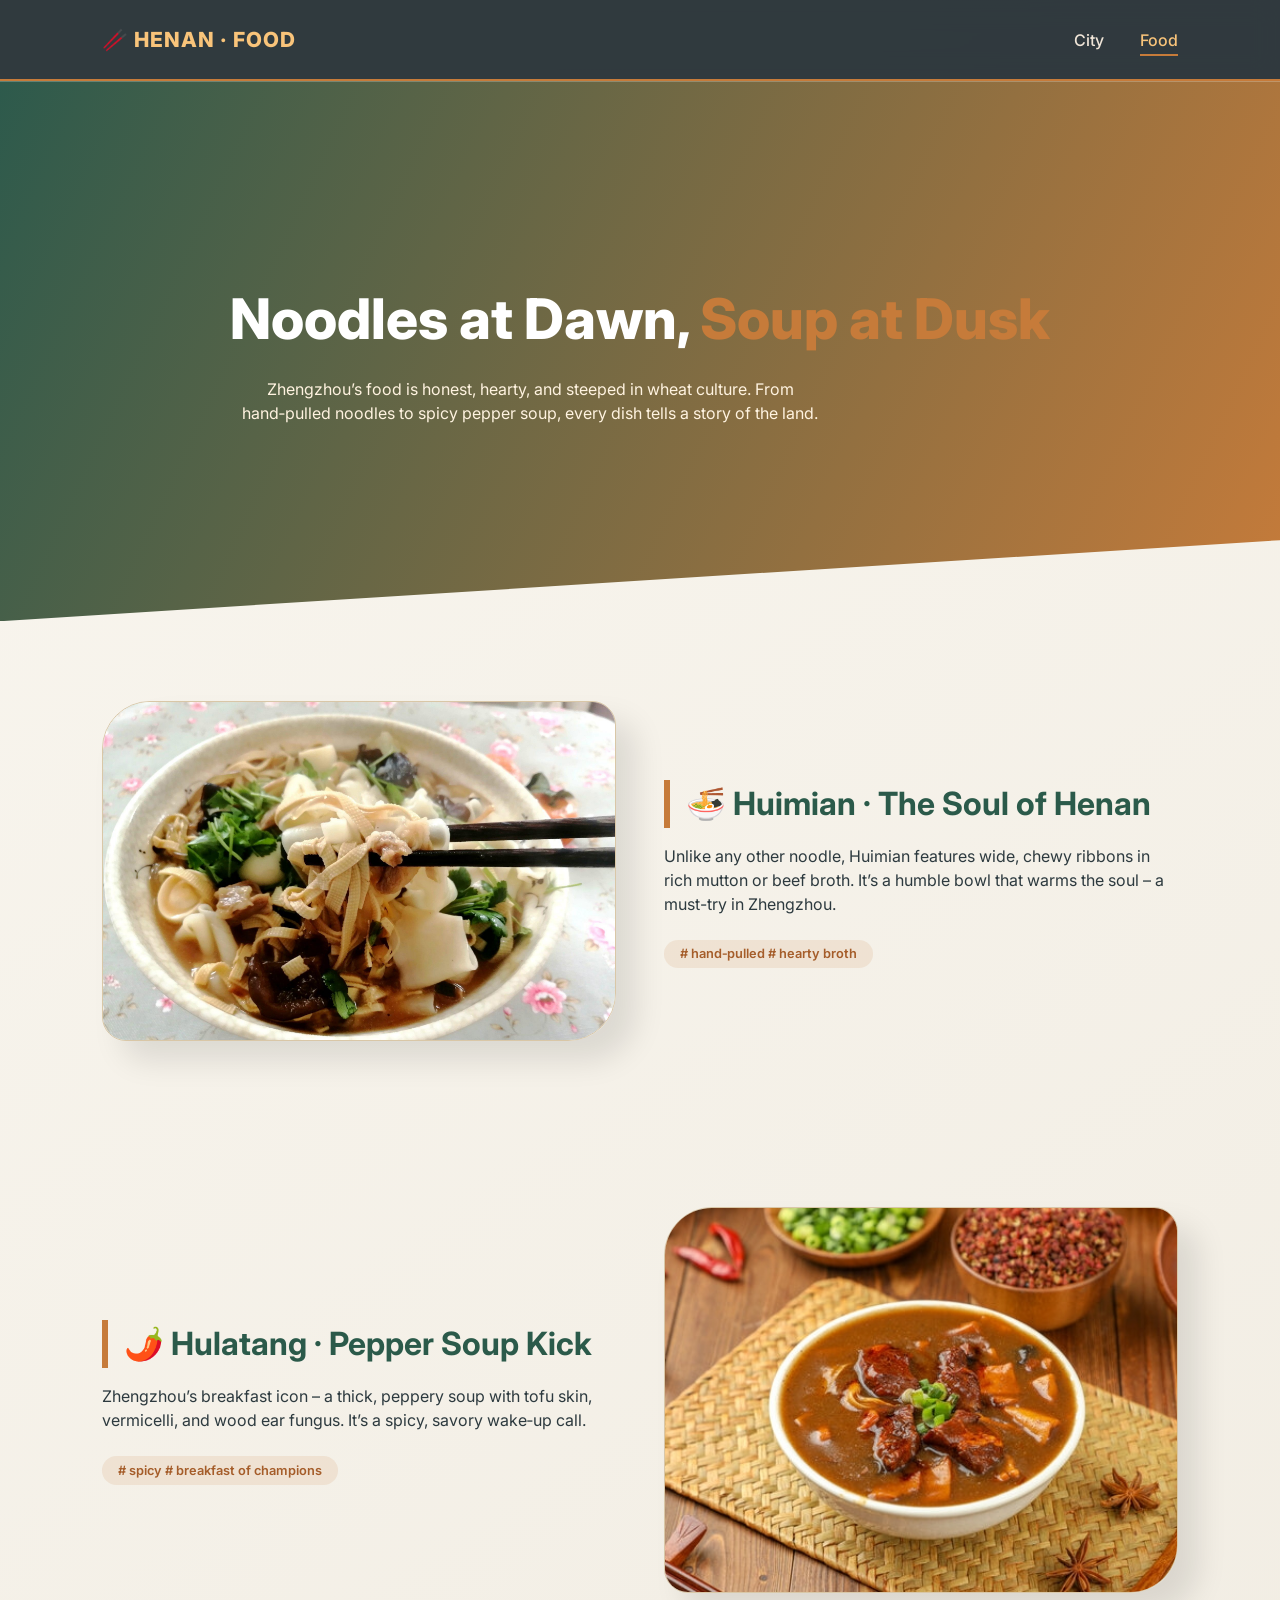
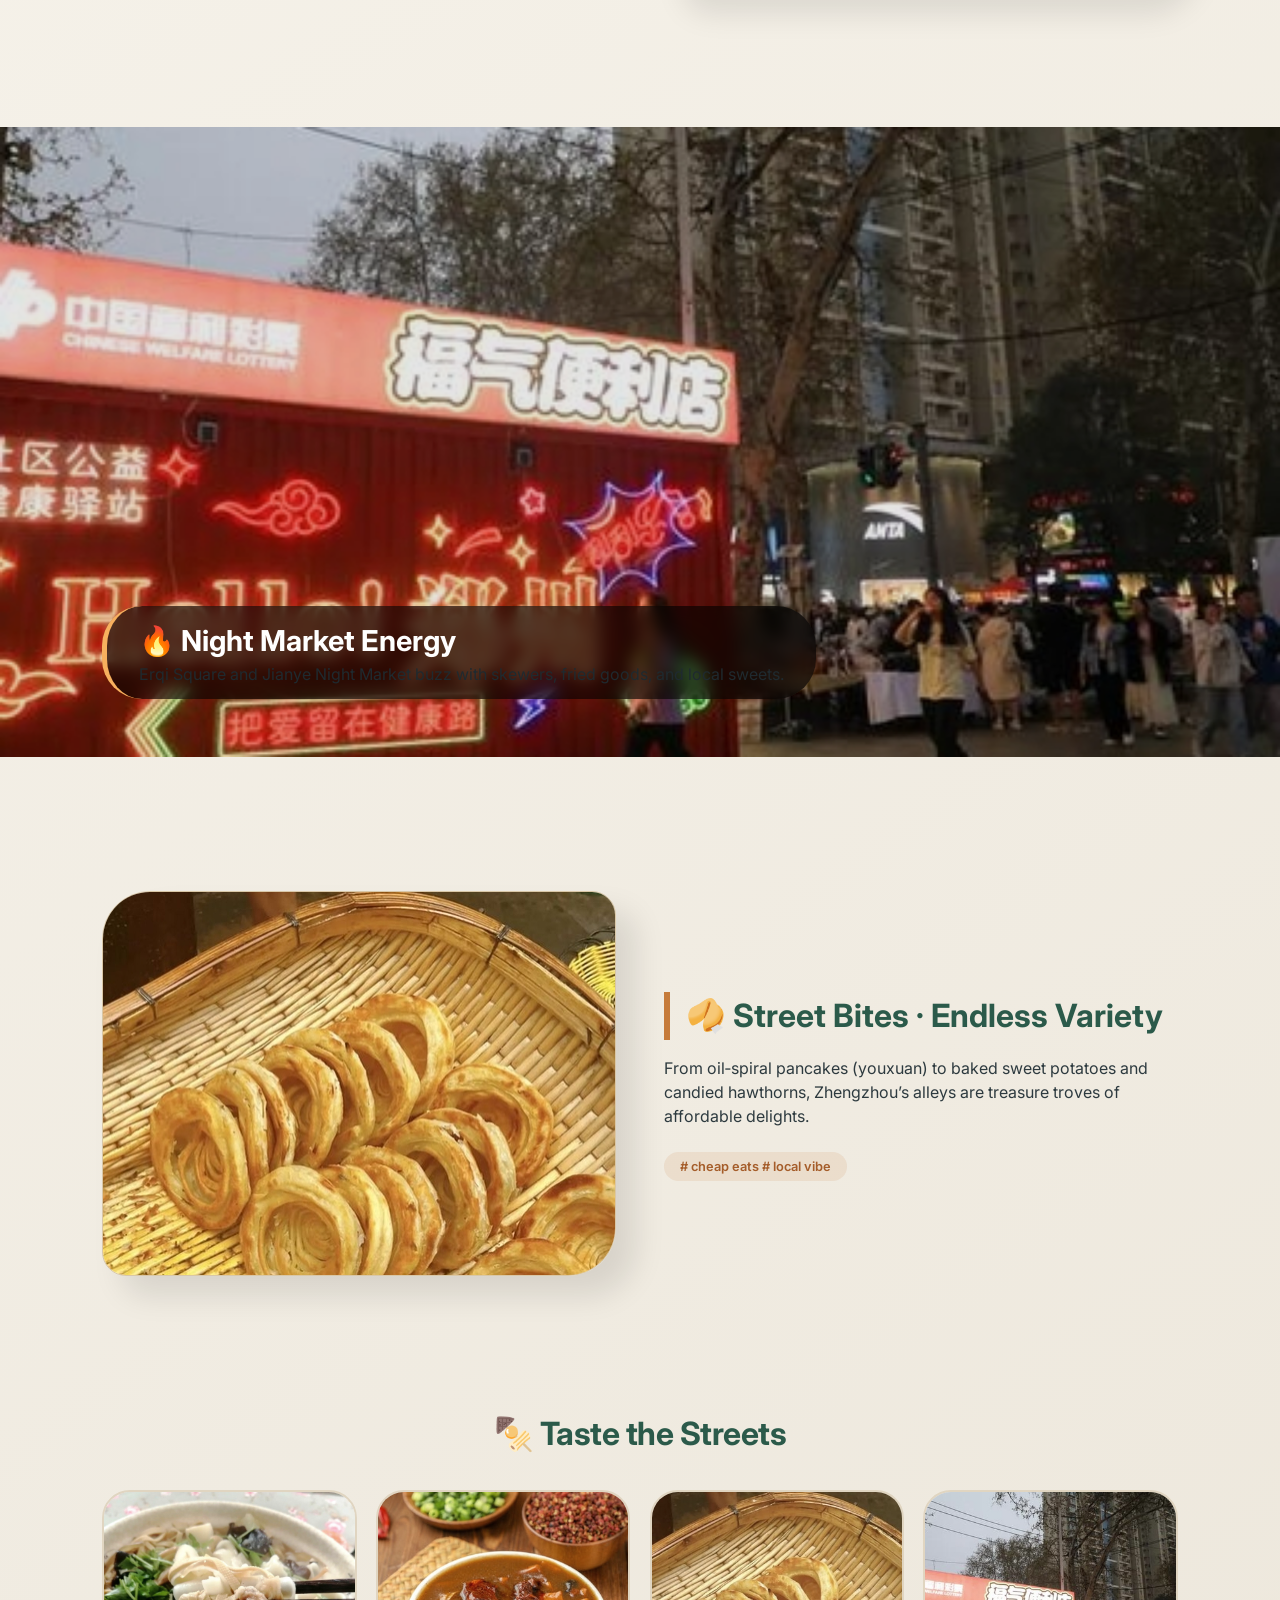
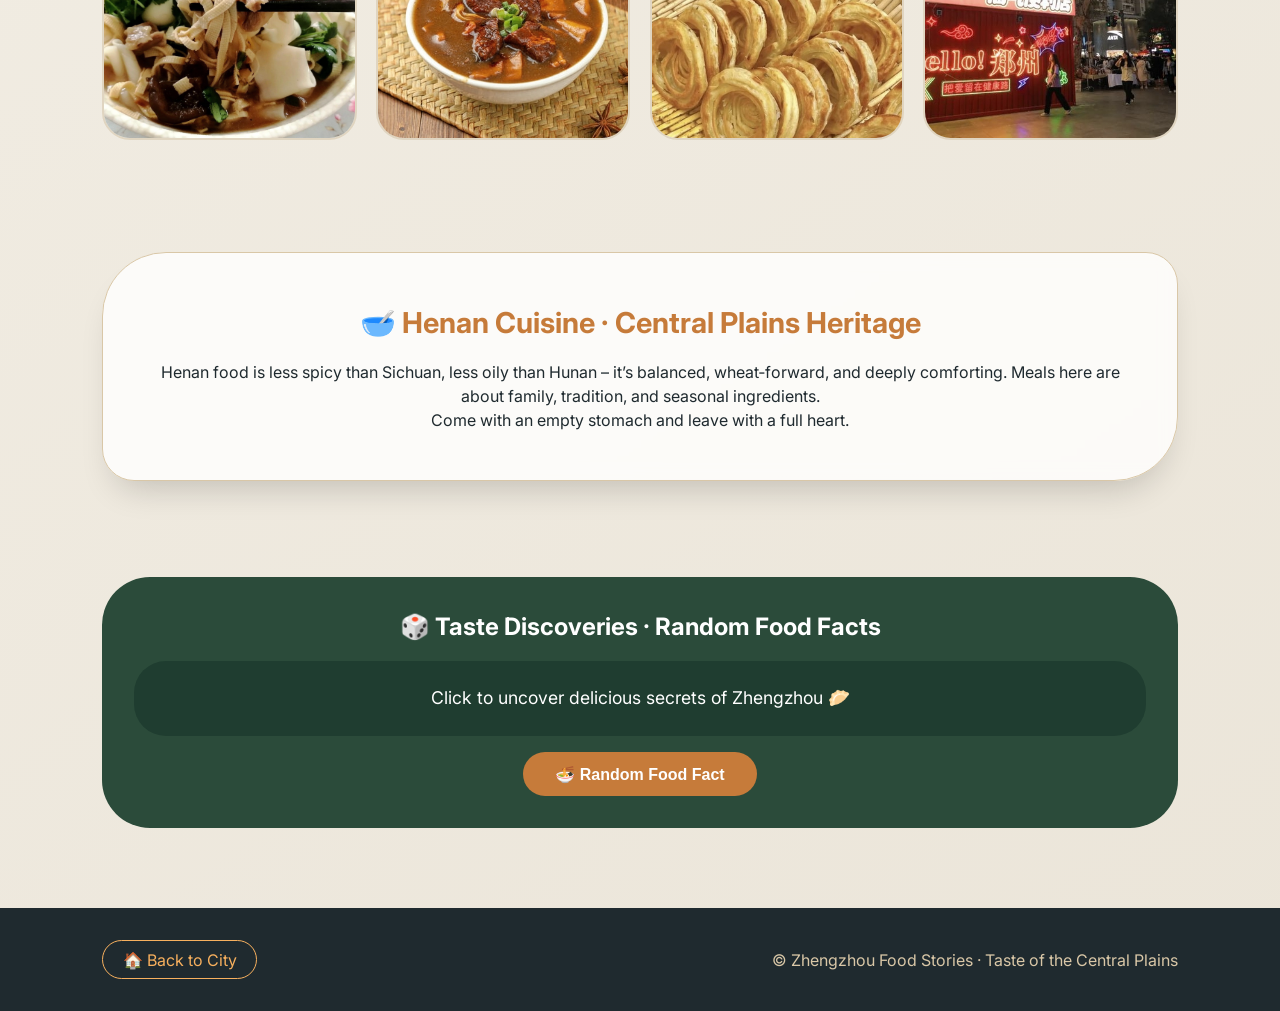
==== food.html @ 5c7b7cdb "Add files via upload" ====
<!DOCTYPE html>
<html lang="en">
<head>
  <meta charset="UTF-8">
  <meta name="viewport" content="width=device-width, initial-scale=1.0">
  <title>Zhengzhou Food · Henan Flavors</title>
  <link rel="stylesheet" href="style.css">
  <link href="https://fonts.googleapis.com/css2?family=Inter:opsz,wght@14..32,300;400;500;600;700;800&display=swap" rel="stylesheet">
</head>
<body class="zhengzhou-page food-subpage">

<header class="nav-asymmetric">
  <div class="logo">🥢 HENAN · FOOD</div>
  <div class="nav-links">
    <a href="index.html">City</a>
    <a href="food.html" class="active">Food</a>
  </div>
</header>

<!-- Hero for food -->
<section class="hero-food">
  <div class="hero-food-content">
    <h1>Noodles at Dawn, <span class="accent">Soup at Dusk</span></h1>
    <p>Zhengzhou’s food is honest, hearty, and steeped in wheat culture. From hand‑pulled noodles to spicy pepper soup, every dish tells a story of the land.</p>
  </div>
</section>

<!-- Food story 1 - Huimian -->
<section class="asym-grid">
  <div class="grid-item img-box">
    <img src="images/huimian.jpg" alt="Henan Huimian noodles">
  </div>
  <div class="grid-item text-box">
    <h2>🍜 Huimian · The Soul of Henan</h2>
    <p>Unlike any other noodle, Huimian features wide, chewy ribbons in rich mutton or beef broth. It’s a humble bowl that warms the soul – a must-try in Zhengzhou.</p>
    <div class="food-tag"># hand‑pulled # hearty broth</div>
  </div>
</section>

<!-- Food story 2 - Hulatang -->
<section class="asym-grid reverse">
  <div class="grid-item img-box">
    <img src="images/hulatang.jpg" alt="Spicy pepper soup">
  </div>
  <div class="grid-item text-box">
    <h2>🌶️ Hulatang · Pepper Soup Kick</h2>
    <p>Zhengzhou’s breakfast icon – a thick, peppery soup with tofu skin, vermicelli, and wood ear fungus. It’s a spicy, savory wake‑up call.</p>
    <div class="food-tag"># spicy # breakfast of champions</div>
  </div>
</section>

<!-- Full width food scene -->
<section class="full-bleed">
  <img src="images/zhengzhou_nightmarket.jpg" alt="Night market">
  <div class="bleed-caption">
    <h2>🔥 Night Market Energy</h2>
    <p>Erqi Square and Jianye Night Market buzz with skewers, fried goods, and local sweets.</p>
  </div>
</section>

<!-- Food story 3 - Braised noodles & snacks -->
<section class="asym-grid">
  <div class="grid-item img-box">
    <img src="images/zhengzhou_snacks.jpg" alt="Local snacks">
  </div>
  <div class="grid-item text-box">
    <h2>🥠 Street Bites · Endless Variety</h2>
    <p>From oil‑spiral pancakes (youxuan) to baked sweet potatoes and candied hawthorns, Zhengzhou’s alleys are treasure troves of affordable delights.</p>
    <div class="food-tag"># cheap eats # local vibe</div>
  </div>
</section>

<!-- Gallery for food images (special grid) -->
<section class="gallery-zigzag food-gallery">
  <div class="gallery-title">🍢 Taste the Streets</div>
  <div class="zigzag-grid">
    <img src="images/huimian.jpg" alt="Huimian">
    <img src="images/hulatang.jpg" alt="Hulatang">
    <img src="images/zhengzhou_snacks.jpg" alt="Snacks">
    <img src="images/zhengzhou_nightmarket.jpg" alt="Night market">
  </div>
</section>

<!-- Insight card about food culture -->
<section class="insight-card">
  <h2>🥣 Henan Cuisine · Central Plains Heritage</h2>
  <p>Henan food is less spicy than Sichuan, less oily than Hunan – it’s balanced, wheat‑forward, and deeply comforting. Meals here are about family, tradition, and seasonal ingredients.</p>
  <p>Come with an empty stomach and leave with a full heart.</p>
</section>

<!-- Random food facts module -->
<section class="interactive-module">
  <div class="module-inner">
    <h2>🎲 Taste Discoveries · Random Food Facts</h2>
    <div class="fact-card" id="foodFactDisplay">
      <p id="funFactText">Click to uncover delicious secrets of Zhengzhou 🥟</p>
    </div>
    <button class="vibrant-btn" id="randomFoodFactBtn">🍜 Random Food Fact</button>
  </div>
</section>

<footer class="footer-split">
  <a href="index.html" class="footer-link">🏠 Back to City</a>
  <p>© Zhengzhou Food Stories · Taste of the Central Plains</p>
</footer>

<div id="lightbox" class="lightbox">
  <span class="close-lightbox">&times;</span>
  <img class="lightbox-content" id="lightbox-img">
</div>

<script src="script.js"></script>
</body>
</html>
---- style.css ----
* {
  margin: 0;
  padding: 0;
  box-sizing: border-box;
}

body {
  font-family: 'Inter', sans-serif;
  background: #F8F5EE;  /* warm off-white background */
  color: #1F2A2F;
  line-height: 1.5;
  scroll-behavior: smooth;
}

.zhengzhou-page {
  background: linear-gradient(145deg, #F9F6EF 0%, #EBE5D9 100%);
}

/* accent colors: teal + amber */
.accent {
  color: #C67B3A;
}

/* ========== ASYMMETRIC NAV ========== */
.nav-asymmetric {
  display: flex;
  justify-content: space-between;
  align-items: center;
  padding: 1.5rem 8%;
  background: rgba(31, 42, 47, 0.92);
  backdrop-filter: blur(12px);
  position: sticky;
  top: 0;
  z-index: 100;
  border-bottom: 2px solid #C67B3A;
}

.logo {
  font-weight: 800;
  font-size: 1.3rem;
  letter-spacing: 1px;
  color: #F9C47A;
}

.nav-links a {
  color: #F0E5D8;
  text-decoration: none;
  margin-left: 2rem;
  font-weight: 500;
  transition: 0.2s;
  border-bottom: 2px solid transparent;
  padding-bottom: 4px;
}

.nav-links a.active, .nav-links a:hover {
  border-bottom-color: #C67B3A;
  color: #F9C47A;
}

/* ========== HERO WITH SLANT ========== */
.hero-slant {
  min-height: 90vh;
  background: linear-gradient(125deg, #1E3A3F 0%, #2B4B3A 100%);
  clip-path: polygon(0 0, 100% 0, 100% 90%, 0 100%);
  display: flex;
  flex-direction: column;
  justify-content: center;
  align-items: center;
  text-align: center;
  padding: 2rem;
  color: white;
  position: relative;
}

.hero-content h1 {
  font-size: clamp(2.2rem, 7vw, 4rem);
  font-weight: 800;
  margin-bottom: 1rem;
}

.hero-content h1 .accent {
  color: #F7B05E;
}

.hero-content p {
  max-width: 700px;
  font-size: 1.2rem;
  margin-bottom: 2rem;
  color: #E0E7E3;
}

.hero-stats {
  display: flex;
  gap: 2rem;
  justify-content: center;
  flex-wrap: wrap;
  font-size: 0.9rem;
  font-weight: 500;
  background: rgba(0,0,0,0.4);
  backdrop-filter: blur(4px);
  padding: 0.8rem 1.5rem;
  border-radius: 60px;
  width: fit-content;
  margin: 0 auto;
}

.hero-scroll {
  position: absolute;
  bottom: 2rem;
  animation: bounce 2s infinite;
  font-size: 0.8rem;
}

/* food hero */
.hero-food {
  min-height: 60vh;
  background: linear-gradient(115deg, #2D5A4C, #C67B3A);
  display: flex;
  align-items: center;
  justify-content: center;
  text-align: center;
  clip-path: polygon(0 0, 100% 0, 100% 85%, 0 100%);
}

.hero-food-content h1 {
  font-size: clamp(2rem, 6vw, 3.5rem);
  font-weight: 800;
  color: white;
}

.hero-food-content p {
  color: #FFF3E0;
  max-width: 600px;
  margin-top: 1rem;
}

/* ========== ASYMMETRIC GRID (replaces old .story) ========== */
.asym-grid {
  display: grid;
  grid-template-columns: 1fr 1fr;
  gap: 3rem;
  padding: 5rem 8%;
  align-items: center;
}

.asym-grid.reverse {
  direction: rtl;
}
.asym-grid.reverse .text-box {
  direction: ltr;
}

.img-box img {
  width: 100%;
  border-radius: 48px 24px 48px 24px;
  box-shadow: 20px 20px 30px rgba(0,0,0,0.1);
  transition: all 0.3s;
  border: 1px solid #D9C7A7;
}
.img-box img:hover {
  transform: scale(1.02);
  border-radius: 24px 48px 24px 48px;
}

.text-box h2 {
  font-size: 2rem;
  margin-bottom: 1rem;
  color: #2B5A4A;
  border-left: 6px solid #C67B3A;
  padding-left: 1rem;
}

.text-box p {
  margin-bottom: 1rem;
  color: #2D3A3F;
}

.food-tag {
  display: inline-block;
  background: #C67B3A20;
  padding: 0.3rem 1rem;
  border-radius: 30px;
  font-size: 0.8rem;
  font-weight: 600;
  color: #A55D2A;
  margin-top: 0.5rem;
}

/* ========== FULL BLEED (parallax-like) ========== */
.full-bleed {
  position: relative;
  margin: 3rem 0;
}
.full-bleed img {
  width: 100%;
  max-height: 70vh;
  object-fit: cover;
  filter: brightness(0.9);
}
.bleed-caption {
  position: absolute;
  bottom: 10%;
  left: 8%;
  background: rgba(0,0,0,0.6);
  backdrop-filter: blur(8px);
  padding: 0.8rem 2rem;
  border-radius: 40px;
  border-left: 5px solid #F7B05E;
}
.bleed-caption h2 {
  font-size: 1.8rem;
  color: white;
}

/* ========== GALLERY ZIGZAG ========== */
.gallery-zigzag {
  padding: 3rem 8%;
}
.gallery-title {
  font-size: 2rem;
  font-weight: 700;
  margin-bottom: 2rem;
  text-align: center;
  color: #2B5A4A;
  letter-spacing: -0.5px;
}
.zigzag-grid {
  display: grid;
  grid-template-columns: repeat(4, 1fr);
  gap: 1.2rem;
}
.zigzag-grid img {
  width: 100%;
  height: 250px;
  object-fit: cover;
  border-radius: 28px;
  transition: 0.3s;
  filter: grayscale(15%);
  border: 2px solid #E2D5BD;
}
.zigzag-grid img:hover {
  filter: grayscale(0%);
  transform: translateY(-6px);
  border-color: #C67B3A;
}
@media (max-width: 768px) {
  .zigzag-grid { grid-template-columns: repeat(2,1fr); }
  .asym-grid { grid-template-columns: 1fr; gap: 2rem; }
  .asym-grid.reverse { direction: ltr; }
}

/* ========== INSIGHT CARD ========== */
.insight-card {
  background: #FFFFFFCC;
  backdrop-filter: blur(8px);
  margin: 4rem 8%;
  padding: 3rem;
  border-radius: 64px 32px 64px 32px;
  box-shadow: 0 20px 35px -15px rgba(0,0,0,0.2);
  text-align: center;
  border: 1px solid #D9C7A7;
}
.insight-card h2 {
  color: #C67B3A;
  margin-bottom: 1rem;
  font-size: 1.8rem;
}

/* ========== INTERACTIVE MODULE ========== */
.interactive-module {
  padding: 2rem 8%;
}
.module-inner {
  background: #2B4B3A;
  border-radius: 48px;
  padding: 2rem;
  text-align: center;
  color: white;
}
.fact-card {
  background: #1F3D30;
  padding: 1.5rem;
  border-radius: 32px;
  margin: 1rem 0;
  font-size: 1.1rem;
}
.vibrant-btn {
  background: #C67B3A;
  border: none;
  color: white;
  padding: 0.8rem 2rem;
  border-radius: 60px;
  font-weight: bold;
  font-size: 1rem;
  cursor: pointer;
  transition: 0.2s;
}
.vibrant-btn:hover {
  background: #A55D2A;
  transform: scale(1.02);
}

/* ========== QR & FOOTER ========== */
.qr-center {
  text-align: center;
  padding: 3rem;
}
.qr-center img {
  width: 120px;
  background: white;
  padding: 8px;
  border-radius: 20px;
}
.footer-split {
  display: flex;
  justify-content: space-between;
  align-items: center;
  padding: 2rem 8%;
  background: #1F2A2F;
  color: #D9C7A7;
  margin-top: 3rem;
}
.footer-link {
  color: #F7B05E;
  text-decoration: none;
  border: 1px solid #F7B05E;
  padding: 0.4rem 1.2rem;
  border-radius: 40px;
}

/* ========== LIGHTBOX ========== */
.lightbox {
  display: none;
  position: fixed;
  top:0; left:0;
  width:100%; height:100%;
  background: rgba(0,0,0,0.95);
  backdrop-filter: blur(10px);
  z-index: 1000;
  justify-content: center;
  align-items: center;
}
.lightbox-content {
  max-width: 85%;
  max-height: 85%;
  border-radius: 28px;
}
.close-lightbox {
  position: absolute;
  top: 30px; right: 40px;
  font-size: 40px;
  color: white;
  cursor: pointer;
}

/* ========== SCROLL ANIMATION ========== */
.hidden {
  opacity: 0;
  transform: translateY(40px);
  transition: 0.6s cubic-bezier(0.2,0.9,0.4,1.1);
}
.show {
  opacity: 1;
  transform: translateY(0);
}

@keyframes bounce {
  0%,100%{ transform: translateY(0);}
  50%{ transform: translateY(8px);}
}
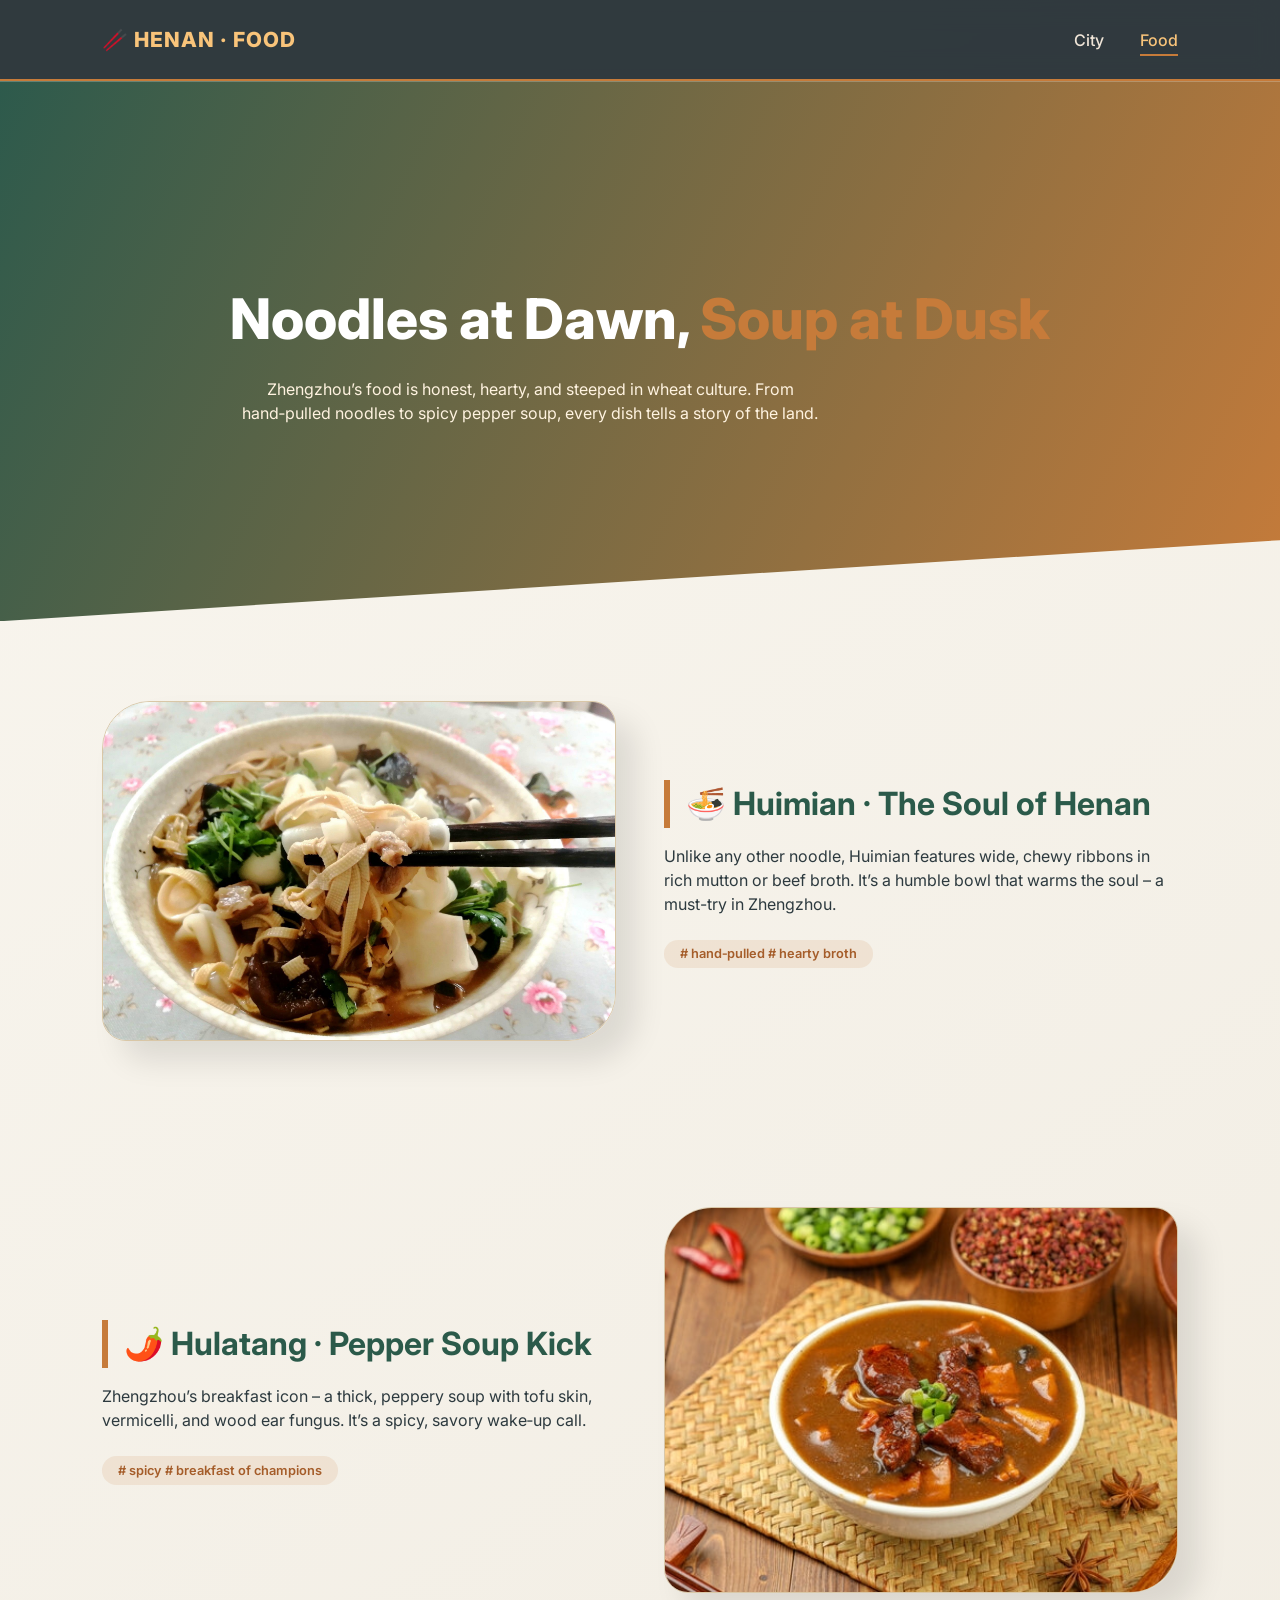
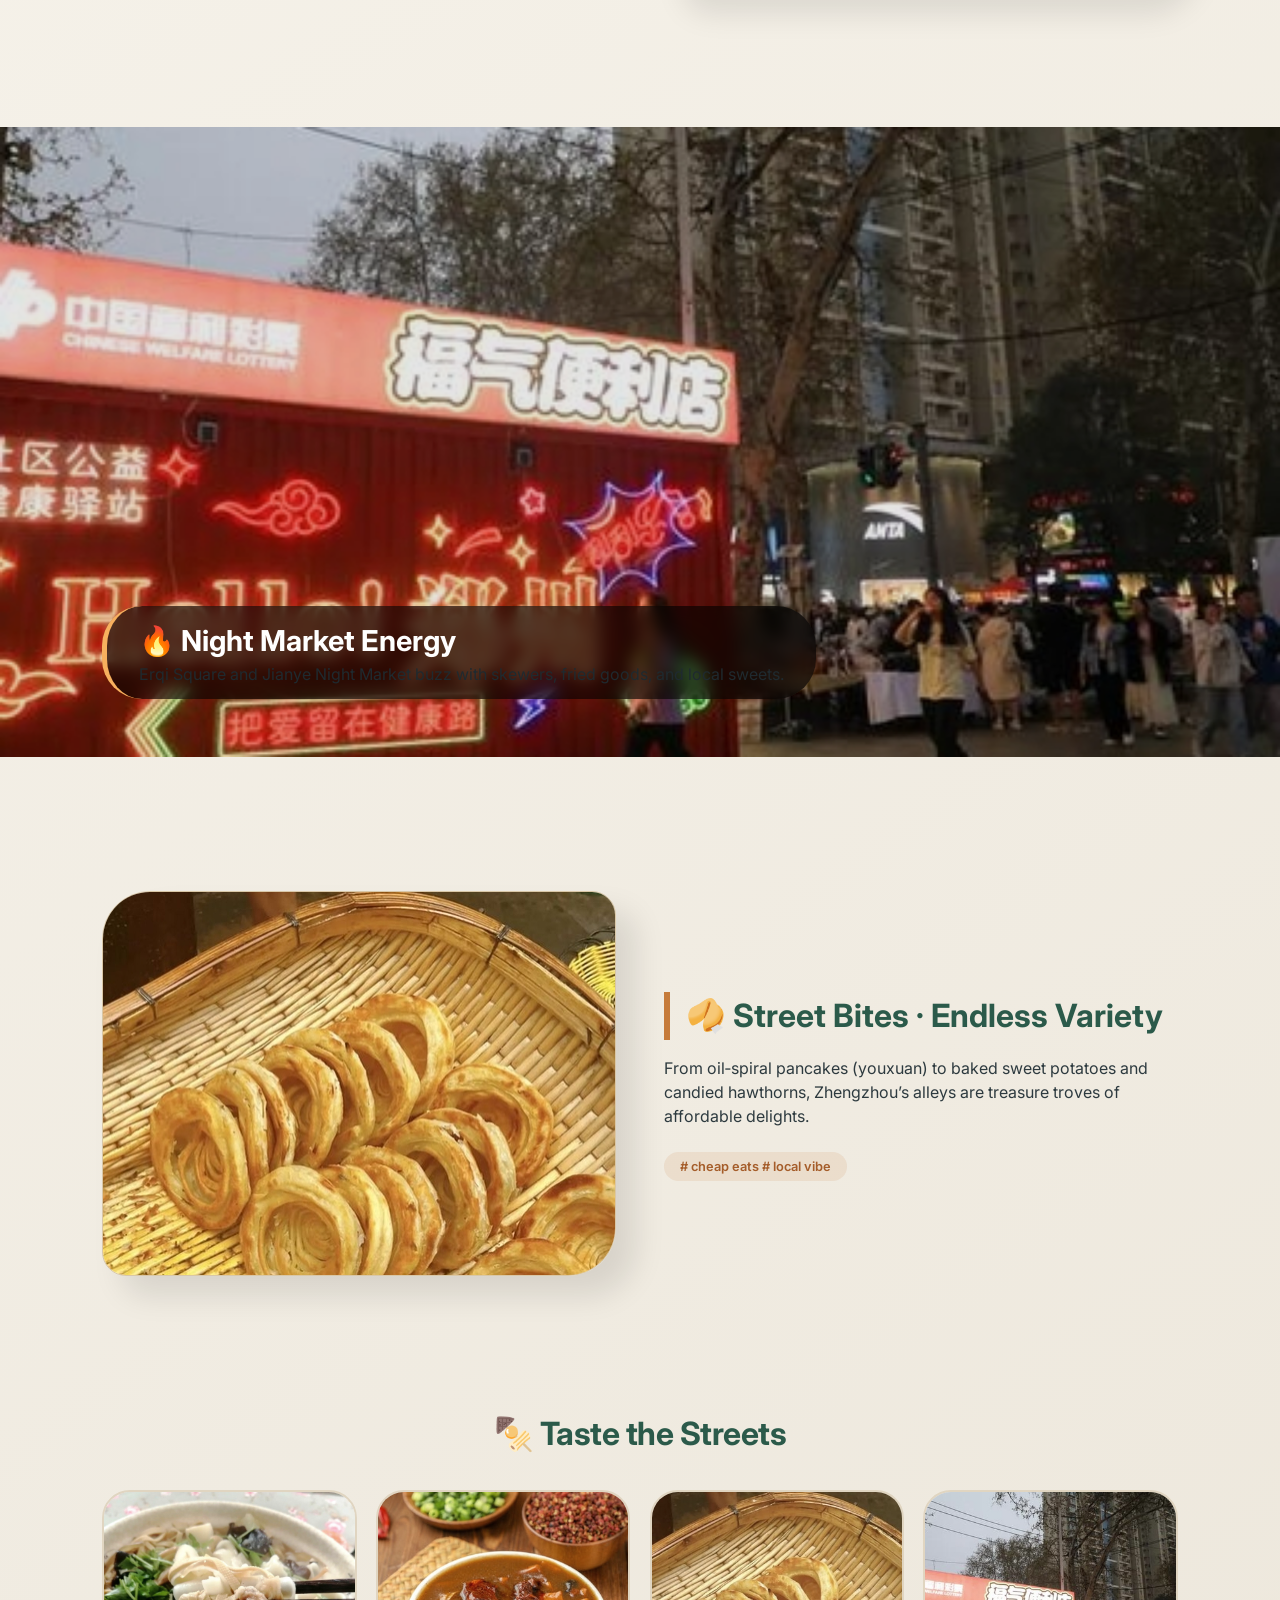
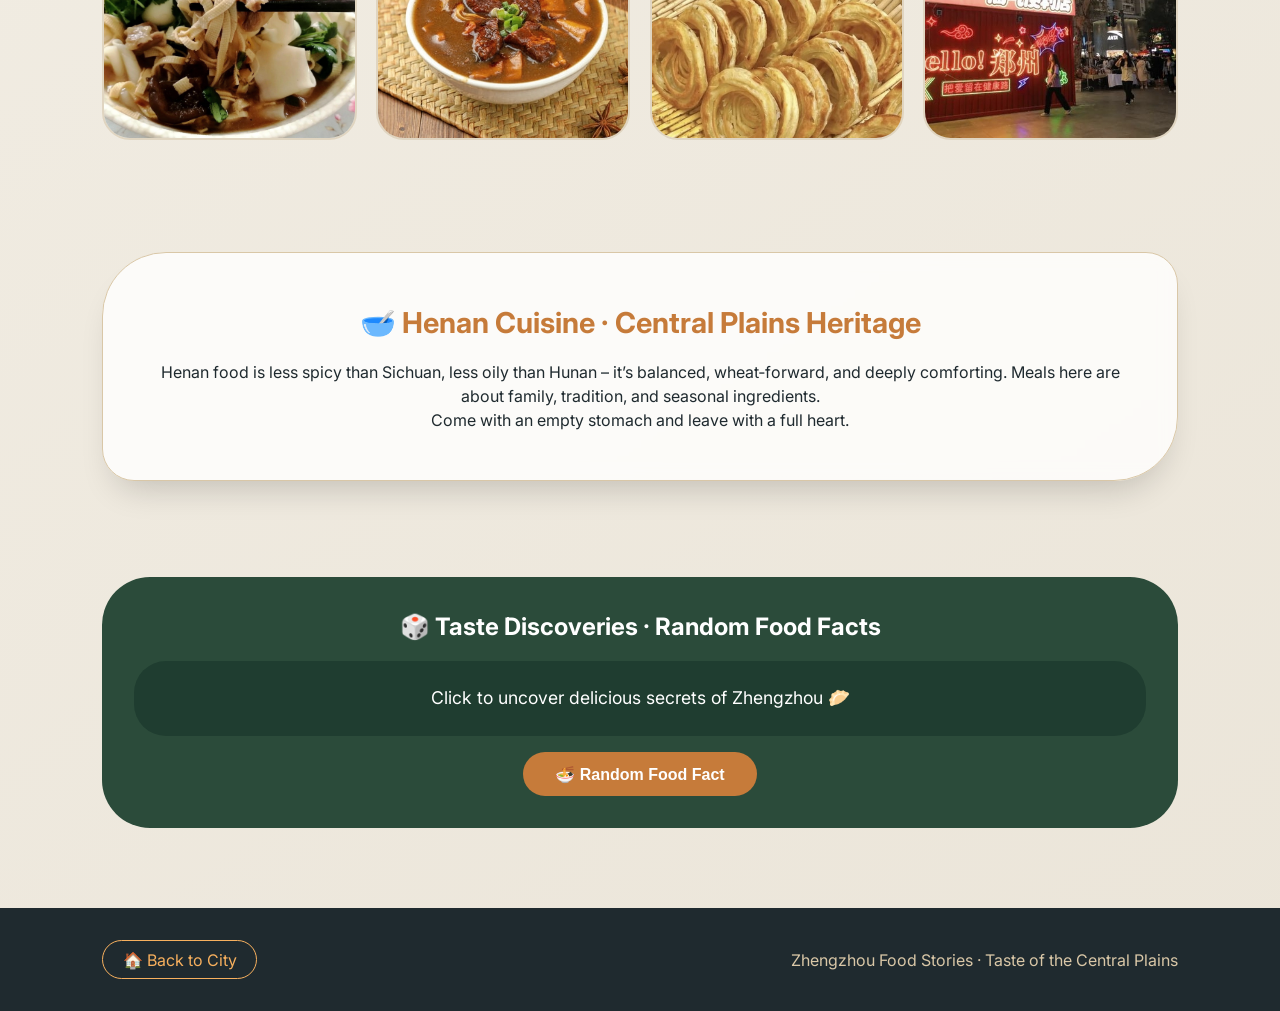
==== commit a104667c: "Update food.html" ====
--- a/food.html
+++ b/food.html
@@ -101,7 +101,7 @@
 
 <footer class="footer-split">
   <a href="index.html" class="footer-link">🏠 Back to City</a>
-  <p>© Zhengzhou Food Stories · Taste of the Central Plains</p>
+  <p>Zhengzhou Food Stories · Taste of the Central Plains</p>
 </footer>
 
 <div id="lightbox" class="lightbox">
@@ -111,4 +111,4 @@
 
 <script src="script.js"></script>
 </body>
-</html>+</html>
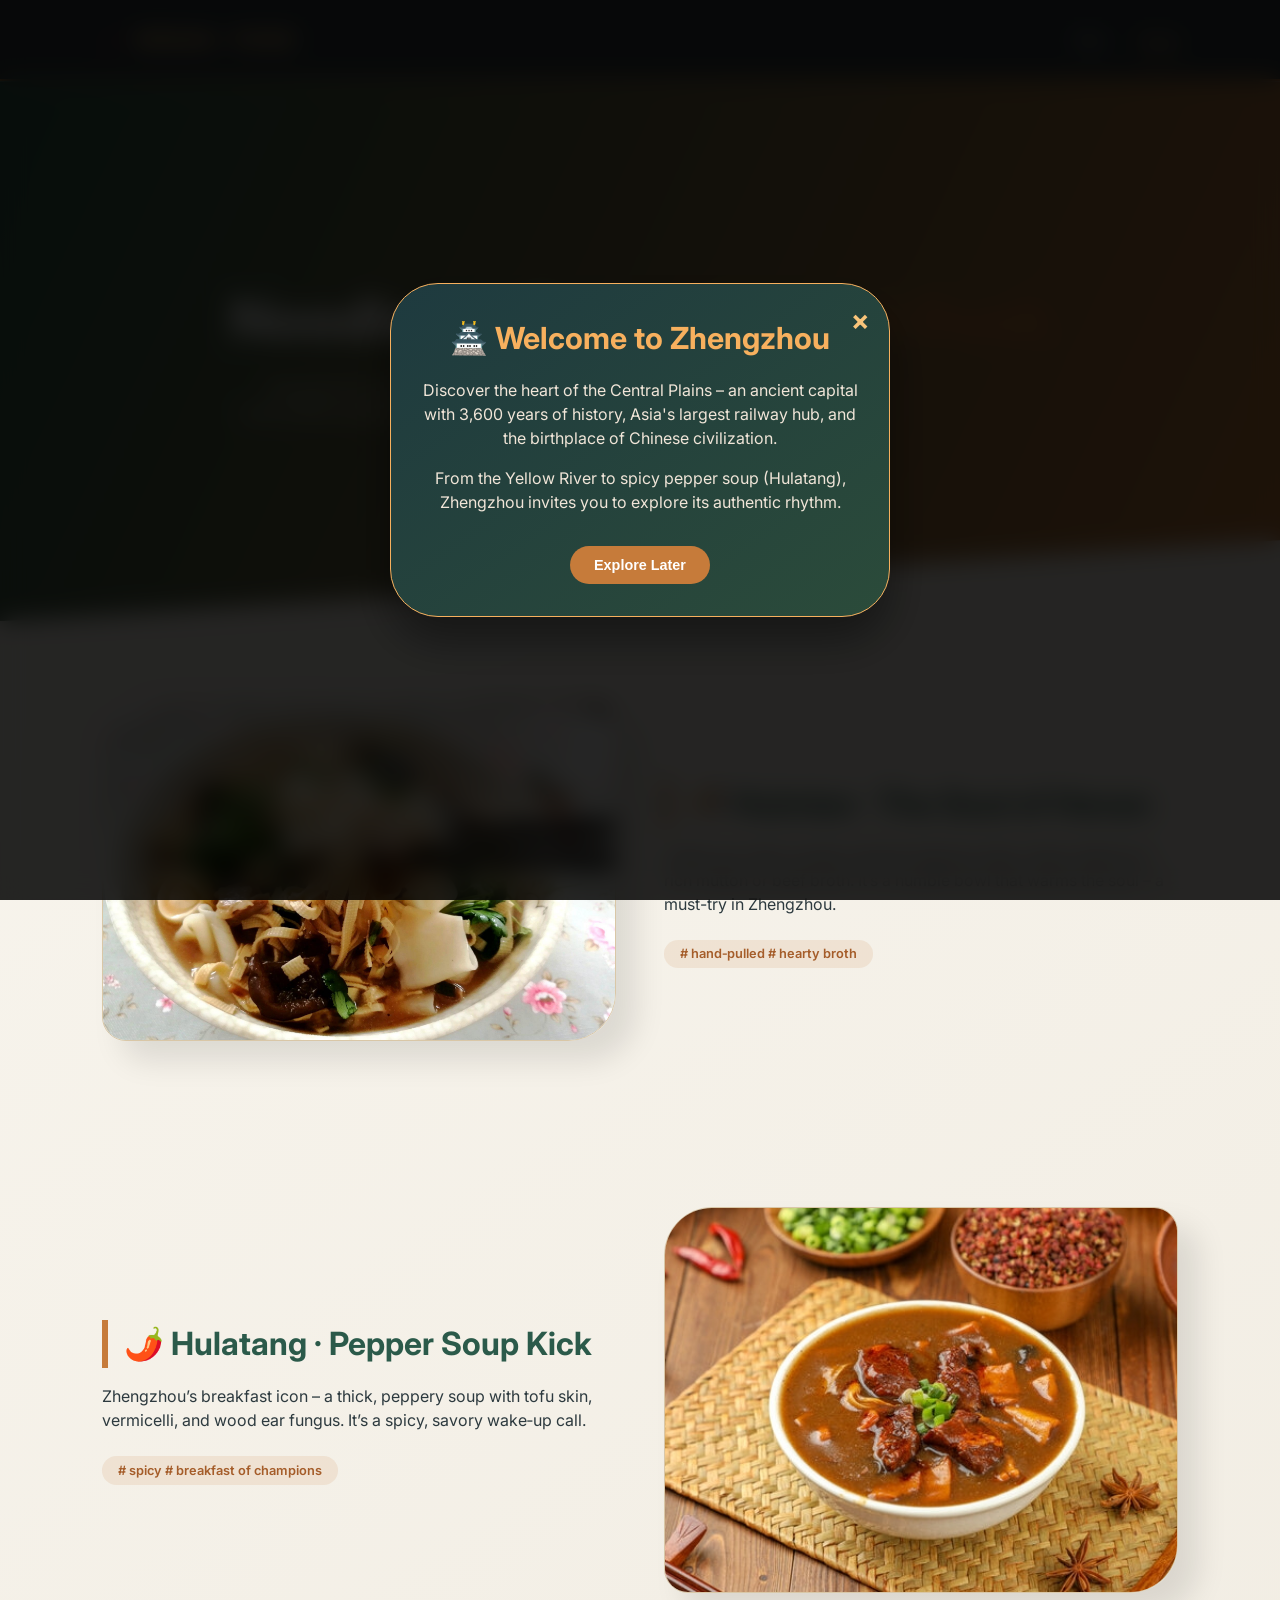
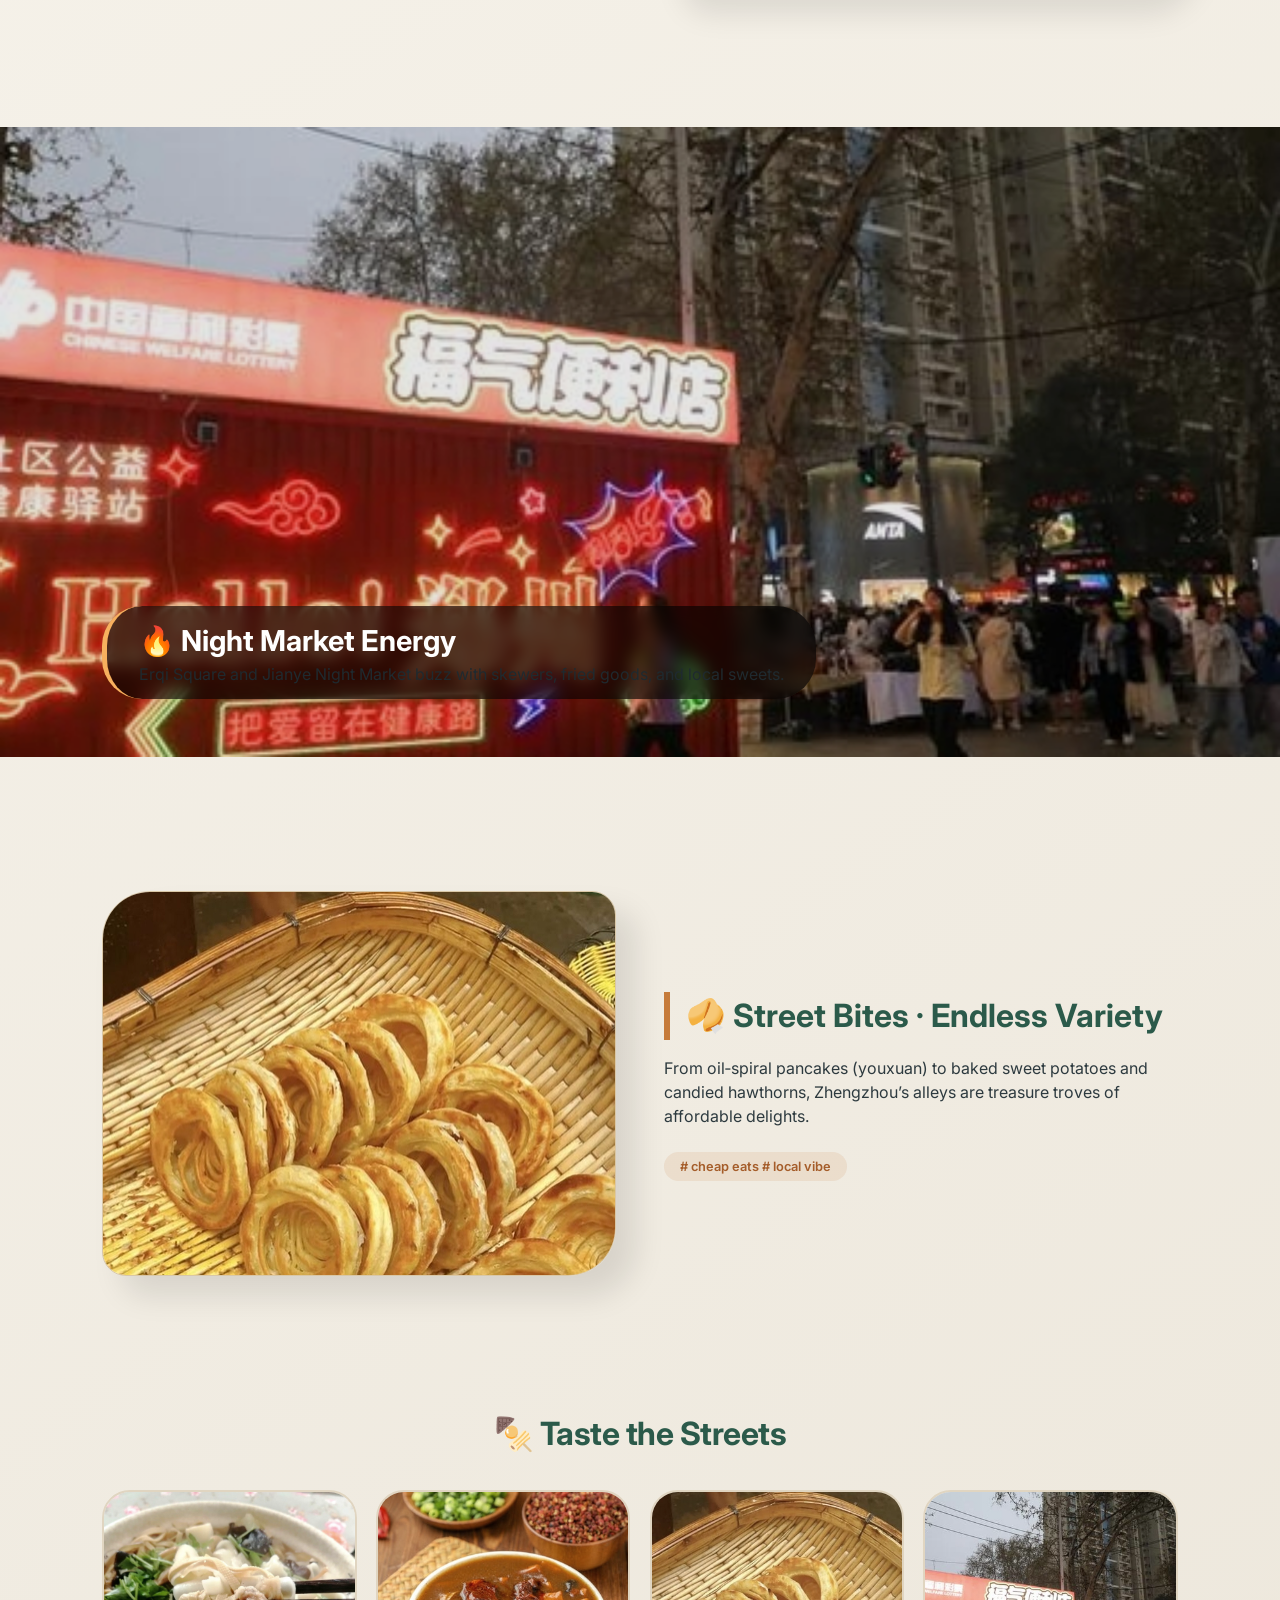
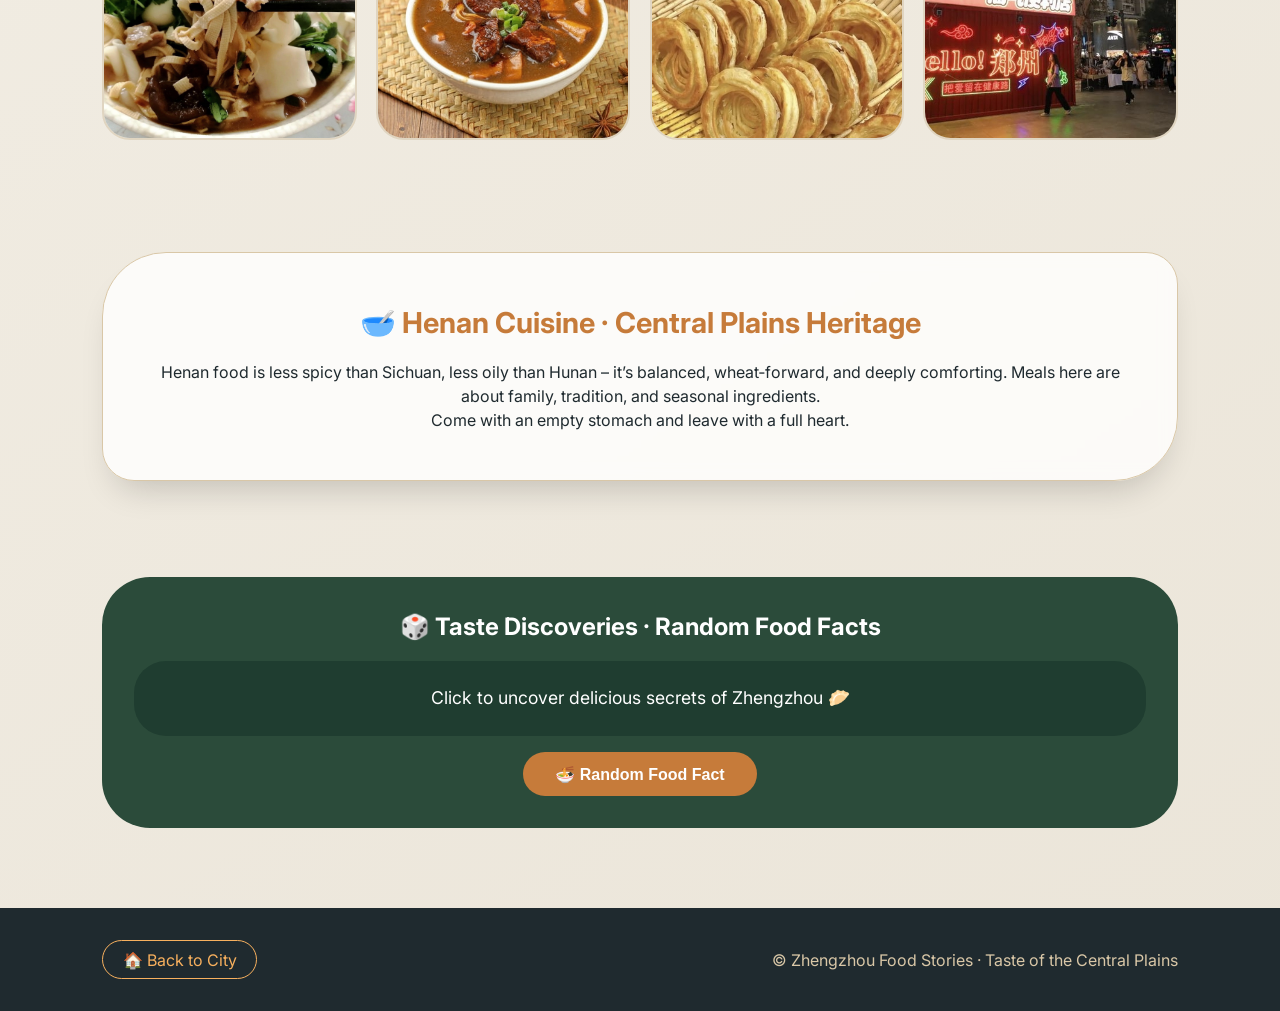
==== commit cd5ea8d2: "Add files via upload" ====
--- a/food.html
+++ b/food.html
@@ -101,7 +101,7 @@
 
 <footer class="footer-split">
   <a href="index.html" class="footer-link">🏠 Back to City</a>
-  <p>Zhengzhou Food Stories · Taste of the Central Plains</p>
+  <p>© Zhengzhou Food Stories · Taste of the Central Plains</p>
 </footer>
 
 <div id="lightbox" class="lightbox">
@@ -109,6 +109,17 @@
   <img class="lightbox-content" id="lightbox-img">
 </div>
 
+<!-- ========== 弹窗 (Welcome to Zhengzhou) ========== -->
+<div id="welcomeModal" class="welcome-modal">
+  <div class="welcome-modal-content">
+    <span class="welcome-close">&times;</span>
+    <h2>🏯 Welcome to Zhengzhou</h2>
+    <p>Discover the heart of the Central Plains – an ancient capital with 3,600 years of history, Asia's largest railway hub, and the birthplace of Chinese civilization.</p>
+    <p>From the Yellow River to spicy pepper soup (Hulatang), Zhengzhou invites you to explore its authentic rhythm.</p>
+    <button class="welcome-modal-btn" id="welcomeCloseBtn">Explore Later</button>
+  </div>
+</div>
+
 <script src="script.js"></script>
 </body>
-</html>
+</html>
--- a/style.css
+++ b/style.css
@@ -367,4 +367,91 @@
 @keyframes bounce {
   0%,100%{ transform: translateY(0);}
   50%{ transform: translateY(8px);}
+}
+/* ========== Welcome Modal for Zhengzhou ========== */
+.welcome-modal {
+  display: none;
+  position: fixed;
+  z-index: 2000;
+  left: 0;
+  top: 0;
+  width: 100%;
+  height: 100%;
+  background-color: rgba(0, 0, 0, 0.85);
+  backdrop-filter: blur(12px);
+  justify-content: center;
+  align-items: center;
+  font-family: 'Inter', sans-serif;
+}
+
+.welcome-modal-content {
+  background: linear-gradient(145deg, #1E3A3F, #2B4B3A);
+  max-width: 500px;
+  width: 85%;
+  padding: 2rem 1.8rem;
+  border-radius: 48px;
+  text-align: center;
+  border: 1px solid #F7B05E;
+  box-shadow: 0 25px 45px rgba(0,0,0,0.4);
+  animation: modalFadeUp 0.4s ease;
+  position: relative;
+}
+
+.welcome-close {
+  position: absolute;
+  top: 15px;
+  right: 20px;
+  font-size: 28px;
+  font-weight: bold;
+  cursor: pointer;
+  color: #F9C47A;
+  transition: 0.2s;
+}
+
+.welcome-close:hover {
+  color: #FF8C42;
+  transform: scale(1.1);
+}
+
+.welcome-modal-content h2 {
+  font-size: 1.9rem;
+  margin-bottom: 1rem;
+  color: #F7B05E;
+  font-weight: 700;
+}
+
+.welcome-modal-content p {
+  color: #F0E5D8;
+  margin-bottom: 1rem;
+  line-height: 1.5;
+}
+
+.welcome-modal-btn {
+  background: #C67B3A;
+  border: none;
+  color: white;
+  font-weight: bold;
+  padding: 0.7rem 1.5rem;
+  border-radius: 60px;
+  cursor: pointer;
+  margin-top: 1rem;
+  font-size: 0.9rem;
+  transition: transform 0.2s, background 0.2s;
+}
+
+.welcome-modal-btn:hover {
+  background: #A55D2A;
+  transform: translateY(-2px);
+  box-shadow: 0 6px 14px rgba(0,0,0,0.3);
+}
+
+@keyframes modalFadeUp {
+  from {
+    opacity: 0;
+    transform: translateY(30px);
+  }
+  to {
+    opacity: 1;
+    transform: translateY(0);
+  }
 }
